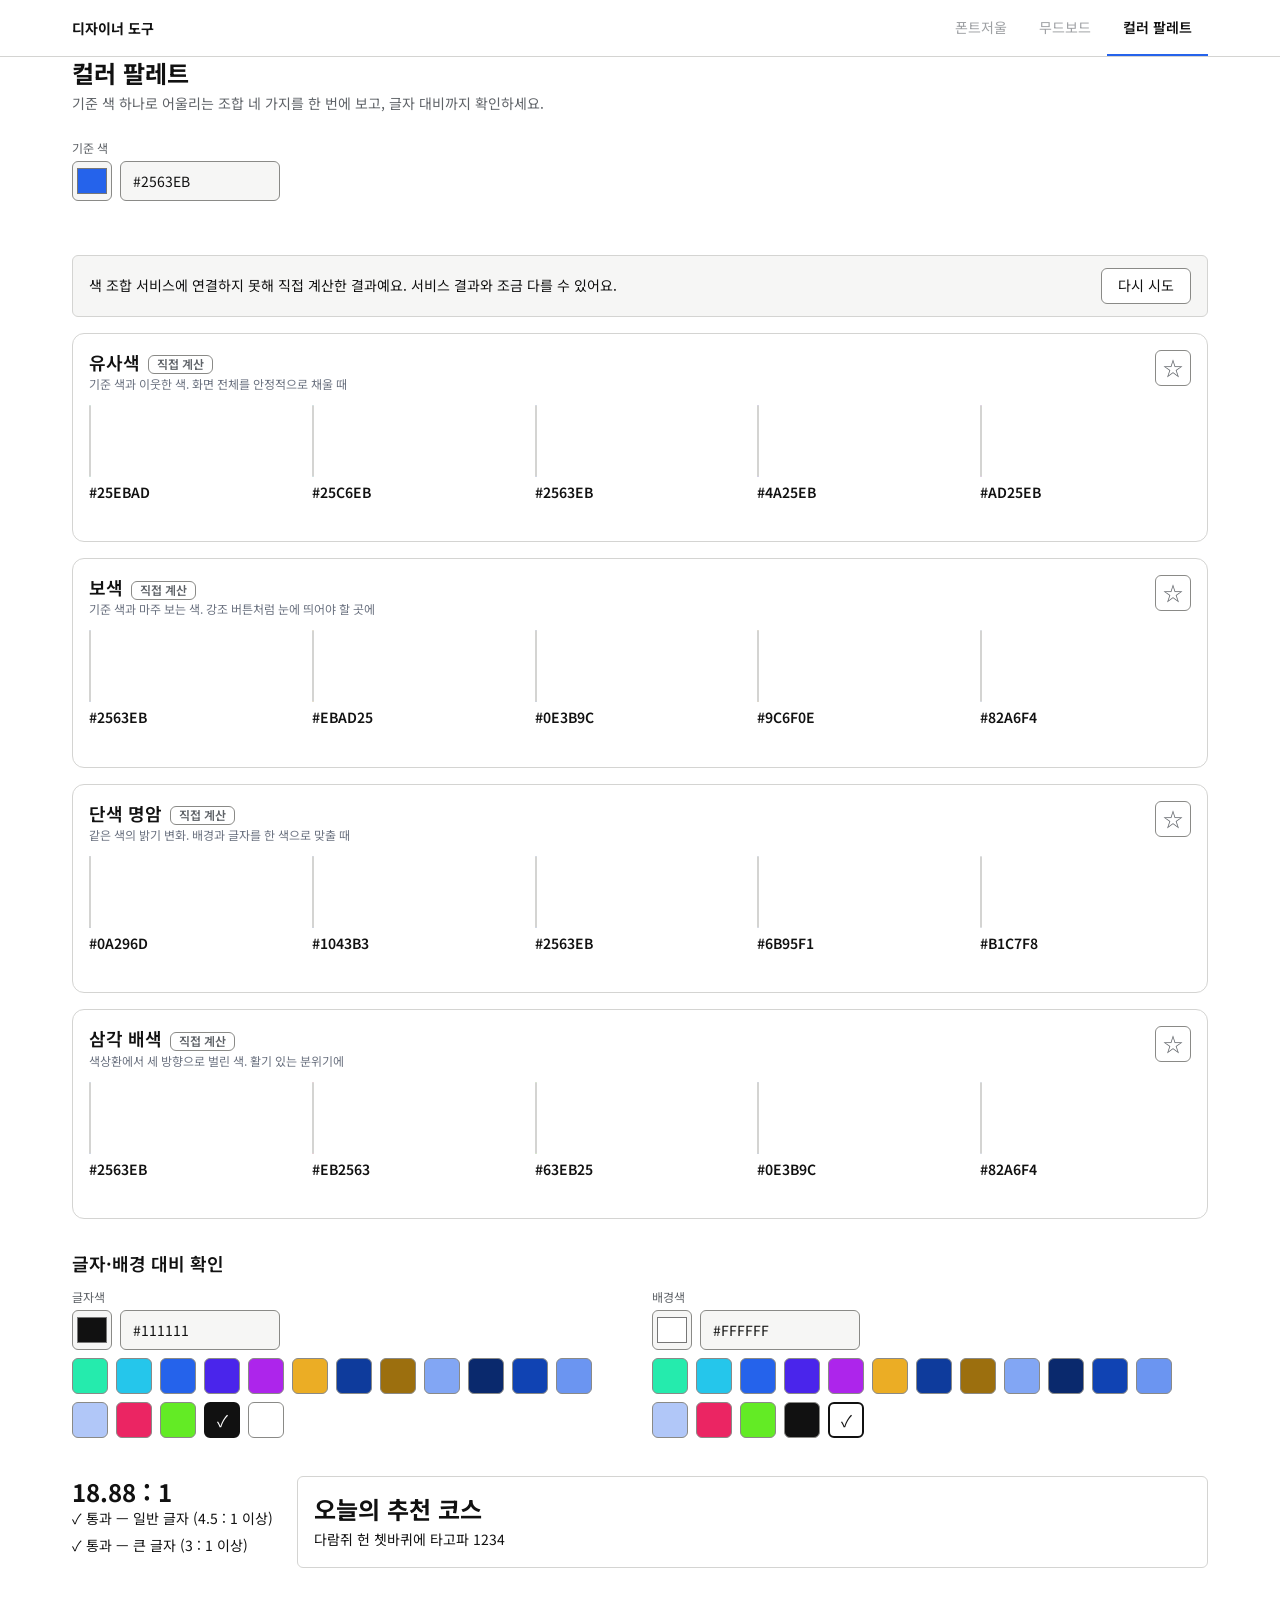
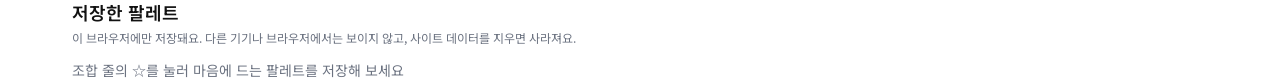
==== color-palette/index.html @ d6fea918 "컬러팔레트 1차 작업" ====
<!doctype html>
<html lang="ko">
<head>
<meta charset="utf-8">
<meta name="viewport" content="width=device-width, initial-scale=1">
<title>컬러 팔레트</title>
<link rel="preconnect" href="https://fonts.googleapis.com">
<link rel="preconnect" href="https://fonts.gstatic.com" crossorigin>
<link rel="stylesheet" href="https://fonts.googleapis.com/css2?family=Noto+Sans+KR:wght@400;600;700&display=swap">
<!-- 디자인 토큰은 app/tokens.css에서만 정의 -->
<link rel="stylesheet" href="../app/tokens.css">
<style>
  /* [가정] app/tokens.css에 글자 크기 토큰이 없어 임시로 둠 (다른 서비스와 같은 값). 공통 변경 브랜치에서 app/tokens.css로 옮길 것 */
  :root {
    --text-title-size: 24px;   --text-title-weight: 700;   --text-title-lh: 1.3;
    --text-heading-size: 18px; --text-heading-weight: 600; --text-heading-lh: 1.4;
    --text-body-size: 14px;    --text-body-weight: 400;    --text-body-lh: 1.6;
    --text-caption-size: 12px; --text-caption-weight: 400; --text-caption-lh: 1.5;
  }

  * { box-sizing: border-box; }
  body { margin: 0; background: var(--color-bg); color: var(--color-text); font-family: var(--font-ui); font-size: var(--text-body-size); line-height: var(--text-body-lh); }
  button, input { font: inherit; color: inherit; }
  :focus-visible { outline: 2px solid var(--color-accent); outline-offset: 2px; }

  .wrap { max-width: 1200px; margin: 0 auto; padding: 0 var(--space-6); }
  @media (max-width: 640px) { .wrap { padding: 0 var(--space-4); } }

  header { border-bottom: 1px solid var(--color-border); }
  header .wrap { display: flex; align-items: center; justify-content: space-between; gap: var(--space-4); height: 56px; }
  .brand { font-weight: 700; white-space: nowrap; }
  nav { display: flex; overflow-x: auto; }
  .tab { padding: var(--space-3) var(--space-4); border: 0; background: none; cursor: pointer; color: var(--color-text-sub); white-space: nowrap; border-bottom: 2px solid transparent; height: 56px; }
  .tab:hover { color: var(--color-text); }
  .tab[aria-selected="true"] { color: var(--color-text); font-weight: 600; border-bottom-color: var(--color-accent); }
  .tab[aria-disabled="true"] { cursor: not-allowed; opacity: .6; }

  main { padding: var(--space-5) 0 var(--space-6); }
  h1 { margin: 0; font-size: var(--text-title-size); font-weight: var(--text-title-weight); line-height: var(--text-title-lh); }
  h2 { margin: 0; font-size: var(--text-heading-size); font-weight: var(--text-heading-weight); line-height: var(--text-heading-lh); }
  .intro { margin: var(--space-1) 0 var(--space-5); color: var(--color-text-sub); }
  .caption { font-size: var(--text-caption-size); line-height: var(--text-caption-lh); color: var(--color-text-muted); margin: 0; }
  section + section { margin-top: var(--space-6); }
  label { display: block; margin-bottom: var(--space-1); color: var(--color-text-sub); font-size: var(--text-caption-size); line-height: var(--text-caption-lh); }

  .btn { height: 36px; padding: 0 var(--space-4); background: var(--color-bg); border: 1px solid var(--color-border-strong); border-radius: var(--radius-sm); cursor: pointer; white-space: nowrap; }
  .btn:hover:not(:disabled) { background: var(--color-surface); }
  .btn:active:not(:disabled) { background: var(--color-border); }
  .btn:disabled { opacity: .4; cursor: not-allowed; }
  .btn-icon { width: 36px; padding: 0; font-size: 20px; line-height: 1; color: var(--color-text-sub); }
  .btn-icon[aria-pressed="true"] { color: var(--color-accent); }
  .btn-text { border-color: transparent; background: none; color: var(--color-text-sub); }

  input[type="text"] { width: 100%; height: 40px; padding: 0 var(--space-3); background: var(--color-surface); border: 1px solid var(--color-border-strong); border-radius: var(--radius-sm); font-variant-numeric: tabular-nums; }
  input[type="text"]:focus { outline: none; border-color: var(--color-accent); }
  input[type="color"] { width: 40px; height: 40px; padding: 2px; border: 1px solid var(--color-border-strong); border-radius: var(--radius-sm); background: var(--color-surface); cursor: pointer; flex: none; }
  .colorfield { display: flex; gap: var(--space-2); align-items: center; }
  .colorfield input[type="text"] { width: 160px; }
  .err { margin: var(--space-1) 0 0; color: var(--color-danger); font-size: var(--text-caption-size); min-height: 1.5em; }

  /* 안내 띠 */
  .banner { display: flex; align-items: center; justify-content: space-between; gap: var(--space-3); flex-wrap: wrap; margin-bottom: var(--space-4); padding: var(--space-3) var(--space-4); background: var(--color-surface); border: 1px solid var(--color-border); border-radius: var(--radius-sm); }
  .banner[hidden] { display: none; }
  .banner p { margin: 0; }

  /* 조합 줄 */
  .scheme { border: 1px solid var(--color-border); border-radius: var(--radius-md); padding: var(--space-4); }
  .scheme + .scheme { margin-top: var(--space-4); }
  .scheme-head { display: flex; align-items: flex-start; justify-content: space-between; gap: var(--space-3); margin-bottom: var(--space-3); }
  .scheme-head .tag { display: inline-block; margin-left: var(--space-2); padding: 0 var(--space-2); border: 1px solid var(--color-border-strong); border-radius: var(--radius-sm); font-size: var(--text-caption-size); color: var(--color-text-sub); vertical-align: middle; }
  .chips { display: grid; grid-template-columns: repeat(5, minmax(0, 1fr)); gap: var(--space-3); }
  @media (max-width: 640px) { .chips { grid-template-columns: repeat(3, minmax(0, 1fr)); } }
  .chip { display: flex; flex-direction: column; gap: var(--space-1); min-width: 0; padding: 0; border: 0; background: none; cursor: pointer; text-align: left; }
  .chip .sw { display: block; height: 72px; border: 1px solid var(--color-border); border-radius: var(--radius-sm); }
  .chip .hex { font-weight: 600; font-variant-numeric: tabular-nums; }
  .chip .nm { font-size: var(--text-caption-size); line-height: var(--text-caption-lh); color: var(--color-text-muted); overflow: hidden; text-overflow: ellipsis; white-space: nowrap; min-height: 1.5em; }
  .chip:hover .hex { text-decoration: underline; }
  .skel { height: 72px; background: var(--color-surface); border-radius: var(--radius-sm); }
  .skel.s { height: 16px; margin-top: var(--space-2); }

  /* 대비 */
  .contrast { display: grid; grid-template-columns: 1fr 1fr; gap: var(--space-5); }
  @media (max-width: 760px) { .contrast { grid-template-columns: 1fr; } }
  .strip { display: flex; flex-wrap: wrap; gap: var(--space-2); margin-top: var(--space-2); }
  .pick { width: 36px; height: 36px; padding: 0; border: 1px solid var(--color-border-strong); border-radius: var(--radius-sm); cursor: pointer; position: relative; font-size: 16px; line-height: 1; }
  .pick[aria-pressed="true"] { border-width: 2px; border-color: var(--color-text); }
  .result { margin-top: var(--space-4); display: flex; gap: var(--space-5); align-items: stretch; flex-wrap: wrap; }
  .ratio { font-size: var(--text-title-size); font-weight: 700; line-height: 1.3; font-variant-numeric: tabular-nums; }
  .verdicts { display: flex; flex-direction: column; gap: var(--space-1); }
  .v-fail { color: var(--color-danger); font-weight: 600; }
  .preview { flex: 1; min-width: 220px; padding: var(--space-4); border: 1px solid var(--color-border); border-radius: var(--radius-sm); }
  .preview .big { font-size: 24px; font-weight: 700; line-height: 1.3; margin: 0 0 var(--space-1); }
  .preview .small { margin: 0; }

  /* 저장 목록 */
  .saved-list { list-style: none; margin: var(--space-3) 0 0; padding: 0; display: grid; grid-template-columns: repeat(auto-fill, minmax(260px, 1fr)); gap: var(--space-3); }
  .saved-item { border: 1px solid var(--color-border); border-radius: var(--radius-md); padding: var(--space-3); display: flex; flex-direction: column; gap: var(--space-2); }
  .mini { display: flex; height: 40px; border-radius: var(--radius-sm); overflow: hidden; border: 1px solid var(--color-border); padding: 0; background: none; cursor: pointer; width: 100%; }
  .mini span { flex: 1; }
  .saved-row { display: flex; gap: var(--space-2); align-items: center; }
  .saved-row input { height: 36px; min-width: 0; flex: 1; }
  .empty { margin: var(--space-3) 0 0; color: var(--color-text-muted); }

  .sr { position: absolute; width: 1px; height: 1px; overflow: hidden; clip: rect(0 0 0 0); white-space: nowrap; }
</style>
</head>
<body>
<header>
  <div class="wrap">
    <div class="brand">디자이너 도구</div>
    <nav role="tablist" aria-label="서비스">
      <button class="tab" role="tab" aria-selected="false" aria-disabled="true" title="아직 연결하지 않았어요">폰트저울</button>
      <button class="tab" role="tab" aria-selected="false" aria-disabled="true" title="아직 연결하지 않았어요">무드보드</button>
      <button class="tab" role="tab" aria-selected="true">컬러 팔레트</button>
    </nav>
  </div>
</header>

<main class="wrap">
  <h1>컬러 팔레트</h1>
  <p class="intro">기준 색 하나로 어울리는 조합 네 가지를 한 번에 보고, 글자 대비까지 확인하세요.</p>

  <section aria-label="기준 색">
    <label for="baseHex">기준 색</label>
    <div class="colorfield">
      <input type="color" id="basePick" aria-label="기준 색 고르기">
      <input type="text" id="baseHex" maxlength="7" autocomplete="off" spellcheck="false" aria-describedby="baseErr">
    </div>
    <p class="err" id="baseErr" role="alert"></p>
  </section>

  <section aria-label="색 조합">
    <div class="banner" id="banner" hidden>
      <p>색 조합 서비스에 연결하지 못해 직접 계산한 결과예요. 서비스 결과와 조금 다를 수 있어요.</p>
      <button class="btn" id="retryBtn">다시 시도</button>
    </div>
    <div id="schemes"></div>
  </section>

  <section aria-label="글자·배경 대비 확인">
    <h2>글자·배경 대비 확인</h2>
    <div class="contrast" style="margin-top:var(--space-3)">
      <div>
        <label for="fgHex">글자색</label>
        <div class="colorfield"><input type="color" id="fgPick" aria-label="글자색 고르기"><input type="text" id="fgHex" maxlength="7" autocomplete="off" spellcheck="false"></div>
        <div class="strip" id="fgStrip" role="group" aria-label="현재 색에서 글자색 고르기"></div>
      </div>
      <div>
        <label for="bgHex">배경색</label>
        <div class="colorfield"><input type="color" id="bgPick" aria-label="배경색 고르기"><input type="text" id="bgHex" maxlength="7" autocomplete="off" spellcheck="false"></div>
        <div class="strip" id="bgStrip" role="group" aria-label="현재 색에서 배경색 고르기"></div>
      </div>
    </div>
    <p class="err" id="contrastErr" role="alert"></p>
    <div class="result" aria-live="polite">
      <div>
        <div class="ratio" id="ratio"></div>
        <div class="verdicts">
          <div id="vNormal"></div>
          <div id="vLarge"></div>
        </div>
      </div>
      <div class="preview" id="preview">
        <p class="big">오늘의 추천 코스</p>
        <p class="small">다람쥐 헌 쳇바퀴에 타고파 1234</p>
      </div>
    </div>
  </section>

  <section aria-label="저장한 팔레트">
    <h2>저장한 팔레트</h2>
    <p class="caption" style="margin-top:var(--space-1)">이 브라우저에만 저장돼요. 다른 기기나 브라우저에서는 보이지 않고, 사이트 데이터를 지우면 사라져요.</p>
    <p class="err" id="saveErr" role="alert" hidden>저장이 되지 않고 있어요</p>
    <div id="saved"></div>
  </section>
</main>
<div class="sr" id="live" aria-live="polite"></div>

<script>
/* ---------- 설정 ---------- */
const API = 'https://www.thecolorapi.com/scheme';
const TIMEOUT_MS = 5000;  // [가정] 기획서 값
const COUNT = 5;
const MAX_SAVED = 20;     // [가정] 기획서 값
const MODES = [
  { id: 'analogic',   label: '유사색',   desc: '기준 색과 이웃한 색. 화면 전체를 안정적으로 채울 때' },
  { id: 'complement', label: '보색',     desc: '기준 색과 마주 보는 색. 강조 버튼처럼 눈에 띄어야 할 곳에' },
  { id: 'monochrome', label: '단색 명암', desc: '같은 색의 밝기 변화. 배경과 글자를 한 색으로 맞출 때' },
  { id: 'triad',      label: '삼각 배색', desc: '색상환에서 세 방향으로 벌린 색. 활기 있는 분위기에' },
];
const DEFAULT_BASE = '#2563EB'; // 디자인 가이드의 포인트색 (기획서 6-1)
const STORE = 'colorpalette.v1';

const $ = (id) => document.getElementById(id);
const HEX_RE = /^#?([0-9a-f]{3}|[0-9a-f]{6})$/i;

/* ---------- 색 계산 ---------- */
function normHex(s) {
  const m = HEX_RE.exec(String(s).trim()); if (!m) return null;
  let h = m[1]; if (h.length === 3) h = h.split('').map(c => c + c).join('');
  return '#' + h.toUpperCase();
}
function hexToRgb(h) { const n = parseInt(h.slice(1), 16); return [n >> 16 & 255, n >> 8 & 255, n & 255]; }
function rgbToHex(r, g, b) { return '#' + [r, g, b].map(v => Math.round(v).toString(16).padStart(2, '0')).join('').toUpperCase(); }
function hexToHsl(h) {
  let [r, g, b] = hexToRgb(h).map(v => v / 255);
  const mx = Math.max(r, g, b), mn = Math.min(r, g, b), d = mx - mn, l = (mx + mn) / 2;
  let hh = 0, s = 0;
  if (d) {
    s = d / (1 - Math.abs(2 * l - 1));
    hh = mx === r ? ((g - b) / d) % 6 : mx === g ? (b - r) / d + 2 : (r - g) / d + 4;
    hh *= 60; if (hh < 0) hh += 360;
  }
  return [hh, s * 100, l * 100];
}
function hslToHex(h, s, l) {
  h = ((h % 360) + 360) % 360; s = Math.min(100, Math.max(0, s)) / 100; l = Math.min(100, Math.max(0, l)) / 100;
  const c = (1 - Math.abs(2 * l - 1)) * s, x = c * (1 - Math.abs((h / 60) % 2 - 1)), m = l - c / 2;
  const [r, g, b] = h < 60 ? [c, x, 0] : h < 120 ? [x, c, 0] : h < 180 ? [0, c, x] : h < 240 ? [0, x, c] : h < 300 ? [x, 0, c] : [c, 0, x];
  return rgbToHex((r + m) * 255, (g + m) * 255, (b + m) * 255);
}
/* 대체 계산 [가정]: 구체적인 값은 기획서 열린 질문 4번에 해당. The Color API와 같은 계산이라고 확인한 것이 아님 */
function calcScheme(hex, mode) {
  const [h, s, l] = hexToHsl(hex);
  const rot = (d, ll = l) => hslToHex(h + d, s, ll);
  const dark = Math.max(10, l - 20), light = Math.min(92, l + 20);
  let list;
  if (mode === 'analogic') list = [rot(-60), rot(-30), hex, rot(30), rot(60)];
  else if (mode === 'complement') list = [hex, rot(180), rot(0, dark), rot(180, dark), rot(0, light)];
  else if (mode === 'triad') list = [hex, rot(120), rot(240), rot(0, dark), rot(0, light)];
  else list = [-30, -15, 0, 15, 30].map(d => d === 0 ? hex : rot(0, Math.min(95, Math.max(5, l + d))));
  return list.map(v => ({ hex: v, name: '' }));
}
function lum(hex) {
  const f = (v) => { v /= 255; return v <= 0.03928 ? v / 12.92 : Math.pow((v + 0.055) / 1.055, 2.4); };
  const [r, g, b] = hexToRgb(hex).map(f);
  return 0.2126 * r + 0.7152 * g + 0.0722 * b;
}
function contrast(a, b) { const x = lum(a), y = lum(b); return (Math.max(x, y) + 0.05) / (Math.min(x, y) + 0.05); }

/* ---------- 저장소 ---------- */
let storageOk = true;
function lsGet(k) { try { return localStorage.getItem(k); } catch { storageOk = false; return null; } }
function lsSet(k, v) { try { localStorage.setItem(k, v); } catch { storageOk = false; } }
let persisted = {};
try { persisted = JSON.parse(lsGet(STORE) || '{}') || {}; } catch { persisted = {}; }
let saved = Array.isArray(persisted.saved) ? persisted.saved.filter(p => p && normHex(p.base) && MODES.some(m => m.id === p.mode) && Array.isArray(p.colors) && p.colors.every(c => normHex(c.hex))).slice(0, MAX_SAVED) : [];
let base = normHex(persisted.base) || DEFAULT_BASE;
let fg = normHex(persisted.fg) || '#111111';
let bg = normHex(persisted.bg) || '#FFFFFF';
function persist() { lsSet(STORE, JSON.stringify({ base, fg, bg, saved })); $('saveErr').hidden = storageOk; }

/* ---------- 조합 불러오기 ---------- */
const cache = new Map();   // `${hex}|${mode}` -> { colors, source: 'api' | 'calc' }  (같은 기준 색은 재사용)
const loading = new Set();
let token = 0;

async function fetchApi(hex, mode) {
  const ctl = new AbortController();
  const timer = setTimeout(() => ctl.abort(), TIMEOUT_MS);
  try {
    const res = await fetch(`${API}?hex=${hex.slice(1)}&mode=${mode}&count=${COUNT}&format=json`, { signal: ctl.signal });
    if (!res.ok) throw new Error('http ' + res.status);
    const data = await res.json();
    const colors = (data.colors || []).map(c => ({ hex: normHex(c && c.hex && c.hex.value), name: (c && c.name && typeof c.name.value === 'string') ? c.name.value : '' })).filter(c => c.hex);
    if (!colors.length) throw new Error('empty');
    return colors;
  } finally { clearTimeout(timer); }
}
async function loadScheme(hex, mode, tok, force) {
  const key = hex + '|' + mode;
  if (!force && cache.has(key)) return;
  loading.add(key); drawSchemes();
  let entry;
  try { entry = { colors: await fetchApi(hex, mode), source: 'api' }; }
  catch { entry = { colors: calcScheme(hex, mode), source: 'calc' }; }
  loading.delete(key);
  cache.set(key, entry);
  if (tok === token) { drawSchemes(); drawStrips(); }
}
function loadAll(force) {
  const tok = token;
  MODES.forEach(m => loadScheme(base, m.id, tok, force));
}

/* ---------- 그리기: 조합 ---------- */
function isSaved(mode) { return saved.findIndex(p => p.base === base && p.mode === mode && sameColors(p, cache.get(base + '|' + mode))); }
function sameColors(p, entry) { return entry && p.colors.length === entry.colors.length && p.colors.every((c, i) => c.hex === entry.colors[i].hex); }

function drawSchemes() {
  const box = $('schemes'); box.replaceChildren();
  let anyCalc = false;
  for (const m of MODES) {
    const key = base + '|' + m.id, entry = cache.get(key), busy = loading.has(key) && !entry;
    if (entry && entry.source === 'calc') anyCalc = true;
    const sec = document.createElement('article'); sec.className = 'scheme';
    const head = document.createElement('div'); head.className = 'scheme-head';
    const t = document.createElement('div');
    const h = document.createElement('h2'); h.textContent = m.label;
    if (entry && entry.source === 'calc') { const tag = document.createElement('span'); tag.className = 'tag'; tag.textContent = '직접 계산'; h.appendChild(tag); }
    const d = document.createElement('p'); d.className = 'caption'; d.textContent = m.desc;
    t.append(h, d);
    const star = document.createElement('button'); star.className = 'btn btn-icon'; star.type = 'button';
    const idx = entry ? isSaved(m.id) : -1, on = idx >= 0;
    star.textContent = on ? '★' : '☆'; star.setAttribute('aria-pressed', on);
    star.setAttribute('aria-label', `${m.label} 팔레트 ${on ? '저장 해제' : '저장'}`);
    star.disabled = !entry || (!on && saved.length >= MAX_SAVED);
    if (!on && saved.length >= MAX_SAVED) star.title = `팔레트는 ${MAX_SAVED}개까지 저장할 수 있어요`;
    star.onclick = () => toggleSave(m, entry);
    head.append(t, star);
    sec.appendChild(head);
    const chips = document.createElement('div'); chips.className = 'chips';
    if (busy) {
      for (let i = 0; i < COUNT; i++) { const s = document.createElement('div'); s.setAttribute('aria-hidden', 'true'); s.innerHTML = '<div class="skel"></div><div class="skel s"></div>'; chips.appendChild(s); }
    } else if (entry) {
      entry.colors.forEach(c => chips.appendChild(chip(c)));
    }
    sec.appendChild(chips);
    box.appendChild(sec);
  }
  $('banner').hidden = !anyCalc;
}
function chip(c) {
  const b = document.createElement('button'); b.type = 'button'; b.className = 'chip';
  b.setAttribute('aria-label', `${c.hex}${c.name ? ' ' + c.name : ''} 복사`);
  const sw = document.createElement('span'); sw.className = 'sw'; sw.style.background = c.hex;
  const hex = document.createElement('span'); hex.className = 'hex'; hex.textContent = c.hex;
  const nm = document.createElement('span'); nm.className = 'nm'; nm.textContent = c.name; if (c.name) nm.title = c.name;
  b.append(sw, hex, nm);
  b.onclick = () => copy(c.hex, hex);
  return b;
}
let copyTimers = new WeakMap();
async function copy(text, label) {
  let ok = false;
  try { await navigator.clipboard.writeText(text); ok = true; }
  catch {
    try { const ta = document.createElement('textarea'); ta.value = text; ta.style.cssText = 'position:fixed;opacity:0'; document.body.appendChild(ta); ta.select(); ok = document.execCommand('copy'); ta.remove(); } catch {}
  }
  clearTimeout(copyTimers.get(label));
  label.textContent = ok ? '복사됨' : '복사하지 못했어요';
  $('live').textContent = ok ? `${text} 복사됨` : '복사하지 못했어요';
  copyTimers.set(label, setTimeout(() => { label.textContent = text; }, 1500));
}

/* ---------- 저장 ---------- */
function toggleSave(m, entry) {
  if (!entry) return;
  const idx = isSaved(m.id);
  if (idx >= 0) saved.splice(idx, 1);
  else if (saved.length < MAX_SAVED) saved.unshift({ id: Date.now() + Math.random(), name: `${base} ${m.label}`, base, mode: m.id, source: entry.source, colors: entry.colors });
  persist(); drawSchemes(); drawSaved();
}
function drawSaved() {
  const box = $('saved'); box.replaceChildren();
  if (!saved.length) { const p = document.createElement('p'); p.className = 'empty'; p.textContent = '조합 줄의 ☆를 눌러 마음에 드는 팔레트를 저장해 보세요'; box.appendChild(p); return; }
  const ul = document.createElement('ul'); ul.className = 'saved-list';
  for (const p of saved) {
    const li = document.createElement('li'); li.className = 'saved-item';
    const mini = document.createElement('button'); mini.type = 'button'; mini.className = 'mini';
    mini.setAttribute('aria-label', `${p.name} 불러오기`); mini.title = '눌러서 불러오기';
    p.colors.forEach(c => { const s = document.createElement('span'); s.style.background = c.hex; mini.appendChild(s); });
    mini.onclick = () => loadSaved(p);
    const row = document.createElement('div'); row.className = 'saved-row';
    const inp = document.createElement('input'); inp.type = 'text'; inp.value = p.name; inp.maxLength = 40; inp.setAttribute('aria-label', '팔레트 이름');
    inp.onchange = () => { p.name = inp.value.trim() || `${p.base} ${MODES.find(m => m.id === p.mode).label}`; inp.value = p.name; persist(); };
    const del = document.createElement('button'); del.type = 'button'; del.className = 'btn btn-text'; del.textContent = '삭제';
    del.setAttribute('aria-label', `${p.name} 삭제`);
    del.onclick = () => { saved = saved.filter(x => x !== p); persist(); drawSaved(); drawSchemes(); };
    row.append(inp, del);
    const meta = document.createElement('p'); meta.className = 'caption';
    meta.textContent = `${MODES.find(m => m.id === p.mode).label} · 기준 ${p.base}${p.source === 'calc' ? ' · 직접 계산' : ''}`;
    li.append(mini, row, meta);
    ul.appendChild(li);
  }
  box.appendChild(ul);
}
function loadSaved(p) {
  // 저장한 색 목록을 그대로 복원 (외부 서비스를 다시 부르지 않음)
  cache.set(p.base + '|' + p.mode, { colors: p.colors, source: p.source === 'calc' ? 'calc' : 'api' });
  setBase(p.base);
}

/* ---------- 기준 색 ---------- */
function setBase(hex) {
  base = hex; token++;
  $('basePick').value = hex.toLowerCase(); $('baseHex').value = hex; $('baseErr').textContent = '';
  persist(); drawSchemes(); drawStrips(); loadAll(false);
}
let hexTimer;
$('baseHex').addEventListener('input', () => {
  clearTimeout(hexTimer);
  const v = $('baseHex').value.trim();
  if (/^#?[0-9a-f]{6}$/i.test(v)) hexTimer = setTimeout(applyBaseText, 400);
});
$('baseHex').addEventListener('change', applyBaseText);
$('baseHex').addEventListener('keydown', (e) => { if (e.key === 'Enter') applyBaseText(); });
function applyBaseText() {
  clearTimeout(hexTimer);
  const n = normHex($('baseHex').value);
  if (!n) { $('baseErr').textContent = '올바른 색 코드가 아니에요'; $('baseHex').value = base; return; }
  if (n !== base) setBase(n); else { $('baseHex').value = n; $('baseErr').textContent = ''; }
}
// 피커를 끄는 동안(input)은 호출하지 않고, 선택을 마쳤을 때(change)만 새 조합을 불러옴
$('basePick').addEventListener('input', () => { $('baseHex').value = $('basePick').value.toUpperCase(); });
$('basePick').addEventListener('change', () => { const n = normHex($('basePick').value); if (n && n !== base) setBase(n); });
$('retryBtn').onclick = () => {
  token++; const tok = token;
  MODES.forEach(m => { const e = cache.get(base + '|' + m.id); if (e && e.source === 'calc') loadScheme(base, m.id, tok, true); });
};

/* ---------- 대비 확인 ---------- */
function drawStrips() {
  const uniq = [];
  for (const m of MODES) { const e = cache.get(base + '|' + m.id); if (e) e.colors.forEach(c => { if (!uniq.includes(c.hex)) uniq.push(c.hex); }); }
  for (const x of ['#111111', '#FFFFFF']) if (!uniq.includes(x)) uniq.push(x);
  for (const [id, cur, setter] of [['fgStrip', fg, v => { fg = v; }], ['bgStrip', bg, v => { bg = v; }]]) {
    const el = $(id); el.replaceChildren();
    uniq.forEach(hex => {
      const b = document.createElement('button'); b.type = 'button'; b.className = 'pick'; b.style.background = hex;
      const sel = hex === cur; b.setAttribute('aria-pressed', sel); b.setAttribute('aria-label', hex);
      b.title = hex;
      if (sel) { b.textContent = '✓'; b.style.color = getComputedStyle(document.documentElement).getPropertyValue(lum(hex) > 0.4 ? '--color-text' : '--color-bg'); }
      b.onclick = () => { setter(hex); persist(); drawStrips(); drawContrast(); };
      el.appendChild(b);
    });
  }
}
function drawContrast() {
  $('fgHex').value = fg; $('bgHex').value = bg; $('fgPick').value = fg.toLowerCase(); $('bgPick').value = bg.toLowerCase();
  const r = contrast(fg, bg);
  $('ratio').textContent = `${(Math.floor(r * 100) / 100).toFixed(2)} : 1`;
  const v = (el, label, min) => { const ok = r >= min; el.textContent = `${ok ? '✓ 통과' : '✕ 미달'} — ${label} (${min} : 1 이상)`; el.className = ok ? '' : 'v-fail'; };
  v($('vNormal'), '일반 글자', 4.5); v($('vLarge'), '큰 글자', 3);
  const p = $('preview'); p.style.background = bg; p.style.color = fg;
}
function bindContrast(textId, pickId, setter) {
  const apply = () => {
    const n = normHex($(textId).value);
    if (!n) { $('contrastErr').textContent = '올바른 색 코드가 아니에요'; drawContrast(); return; }
    $('contrastErr').textContent = ''; setter(n); persist(); drawStrips(); drawContrast();
  };
  $(textId).addEventListener('change', apply);
  $(textId).addEventListener('keydown', (e) => { if (e.key === 'Enter') apply(); });
  $(pickId).addEventListener('input', () => { const n = normHex($(pickId).value); if (n) { setter(n); drawStrips(); drawContrast(); } });
  $(pickId).addEventListener('change', persist);
}
bindContrast('fgHex', 'fgPick', v => { fg = v; });
bindContrast('bgHex', 'bgPick', v => { bg = v; });

/* 시작 */
document.querySelectorAll('.tab[aria-disabled="true"]').forEach(t => t.onclick = (e) => e.preventDefault());
$('basePick').value = base.toLowerCase(); $('baseHex').value = base;
drawContrast(); drawSaved(); drawSchemes(); drawStrips(); loadAll(false);
$('saveErr').hidden = storageOk;
</script>
</body>
</html>
---- app/tokens.css ----
:root {
  --color-bg: #FFFFFF;
  --color-surface: #F6F6F5;
  --color-text: #111111;
  --color-text-sub: #5F6368;
  --color-text-muted: #6B7280;
  --color-border: #D4D4D2;
  --color-border-strong: #8A8A87;
  --color-accent: #2563EB;
  --color-on-accent: #FFFFFF;
  --color-danger: #C62828;

  --font-ui: "Noto Sans KR", system-ui, sans-serif;

  --space-1: 4px;  --space-2: 8px;  --space-3: 12px;
  --space-4: 16px; --space-5: 24px; --space-6: 32px;

  --radius-sm: 6px;
  --radius-md: 12px;
}
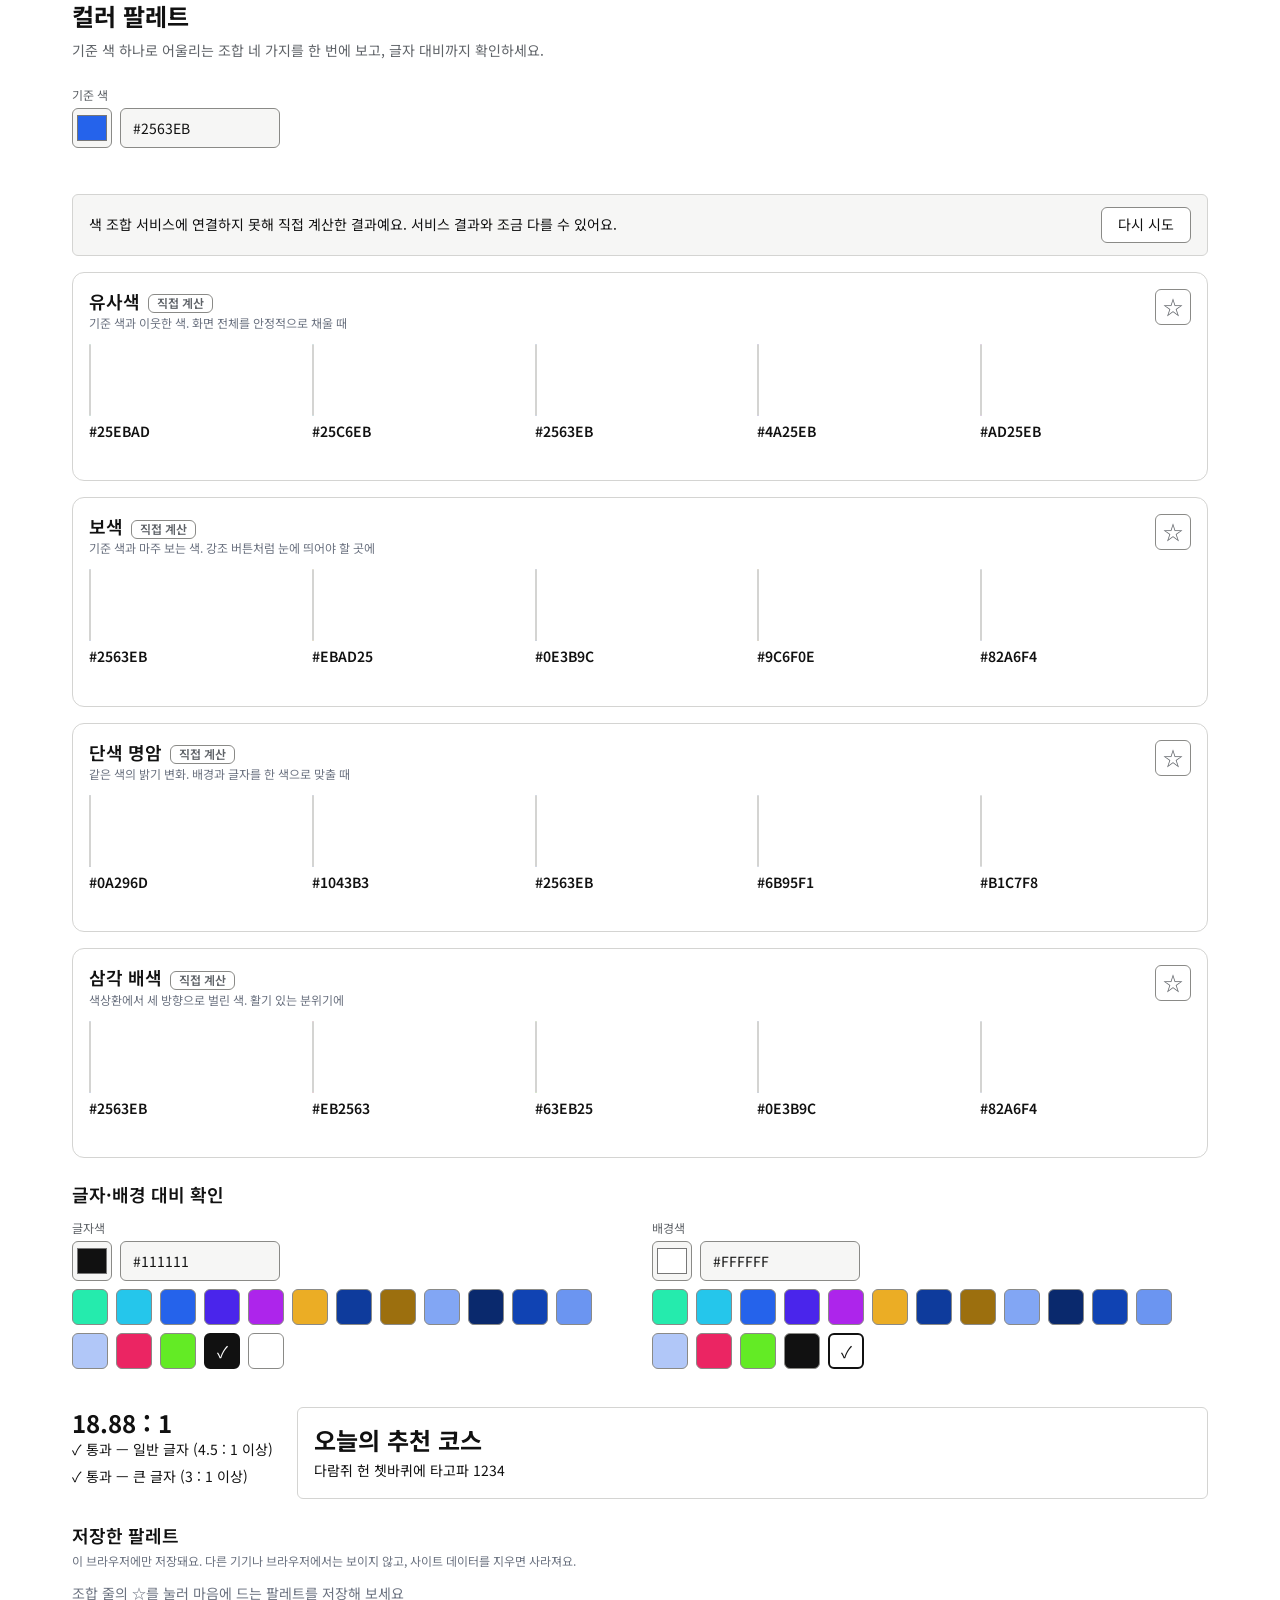
==== commit d1e2ce02: "2차 작업" ====
--- a/color-palette/index.html
+++ b/color-palette/index.html
@@ -9,38 +9,11 @@
 <link rel="stylesheet" href="https://fonts.googleapis.com/css2?family=Noto+Sans+KR:wght@400;600;700&display=swap">
 <!-- 디자인 토큰은 app/tokens.css에서만 정의 -->
 <link rel="stylesheet" href="../app/tokens.css">
+<!-- 헤더·탭·제목 영역 공통 스타일 -->
+<link rel="stylesheet" href="../app/shell.css">
 <style>
-  /* [가정] app/tokens.css에 글자 크기 토큰이 없어 임시로 둠 (다른 서비스와 같은 값). 공통 변경 브랜치에서 app/tokens.css로 옮길 것 */
-  :root {
-    --text-title-size: 24px;   --text-title-weight: 700;   --text-title-lh: 1.3;
-    --text-heading-size: 18px; --text-heading-weight: 600; --text-heading-lh: 1.4;
-    --text-body-size: 14px;    --text-body-weight: 400;    --text-body-lh: 1.6;
-    --text-caption-size: 12px; --text-caption-weight: 400; --text-caption-lh: 1.5;
-  }
-
-  * { box-sizing: border-box; }
-  body { margin: 0; background: var(--color-bg); color: var(--color-text); font-family: var(--font-ui); font-size: var(--text-body-size); line-height: var(--text-body-lh); }
-  button, input { font: inherit; color: inherit; }
-  :focus-visible { outline: 2px solid var(--color-accent); outline-offset: 2px; }
-
-  .wrap { max-width: 1200px; margin: 0 auto; padding: 0 var(--space-6); }
-  @media (max-width: 640px) { .wrap { padding: 0 var(--space-4); } }
-
-  header { border-bottom: 1px solid var(--color-border); }
-  header .wrap { display: flex; align-items: center; justify-content: space-between; gap: var(--space-4); height: 56px; }
-  .brand { font-weight: 700; white-space: nowrap; }
-  nav { display: flex; overflow-x: auto; }
-  .tab { padding: var(--space-3) var(--space-4); border: 0; background: none; cursor: pointer; color: var(--color-text-sub); white-space: nowrap; border-bottom: 2px solid transparent; height: 56px; }
-  .tab:hover { color: var(--color-text); }
-  .tab[aria-selected="true"] { color: var(--color-text); font-weight: 600; border-bottom-color: var(--color-accent); }
-  .tab[aria-disabled="true"] { cursor: not-allowed; opacity: .6; }
-
-  main { padding: var(--space-5) 0 var(--space-6); }
-  h1 { margin: 0; font-size: var(--text-title-size); font-weight: var(--text-title-weight); line-height: var(--text-title-lh); }
   h2 { margin: 0; font-size: var(--text-heading-size); font-weight: var(--text-heading-weight); line-height: var(--text-heading-lh); }
-  .intro { margin: var(--space-1) 0 var(--space-5); color: var(--color-text-sub); }
   .caption { font-size: var(--text-caption-size); line-height: var(--text-caption-lh); color: var(--color-text-muted); margin: 0; }
-  section + section { margin-top: var(--space-6); }
   label { display: block; margin-bottom: var(--space-1); color: var(--color-text-sub); font-size: var(--text-caption-size); line-height: var(--text-caption-lh); }
 
   .btn { height: 36px; padding: 0 var(--space-4); background: var(--color-bg); border: 1px solid var(--color-border-strong); border-radius: var(--radius-sm); cursor: pointer; white-space: nowrap; }
@@ -105,17 +78,6 @@
 </style>
 </head>
 <body>
-<header>
-  <div class="wrap">
-    <div class="brand">디자이너 도구</div>
-    <nav role="tablist" aria-label="서비스">
-      <button class="tab" role="tab" aria-selected="false" aria-disabled="true" title="아직 연결하지 않았어요">폰트저울</button>
-      <button class="tab" role="tab" aria-selected="false" aria-disabled="true" title="아직 연결하지 않았어요">무드보드</button>
-      <button class="tab" role="tab" aria-selected="true">컬러 팔레트</button>
-    </nav>
-  </div>
-</header>
-
 <main class="wrap">
   <h1>컬러 팔레트</h1>
   <p class="intro">기준 색 하나로 어울리는 조합 네 가지를 한 번에 보고, 글자 대비까지 확인하세요.</p>
@@ -449,7 +411,6 @@
 bindContrast('bgHex', 'bgPick', v => { bg = v; });
 
 /* 시작 */
-document.querySelectorAll('.tab[aria-disabled="true"]').forEach(t => t.onclick = (e) => e.preventDefault());
 $('basePick').value = base.toLowerCase(); $('baseHex').value = base;
 drawContrast(); drawSaved(); drawSchemes(); drawStrips(); loadAll(false);
 $('saveErr').hidden = storageOk;
--- a/app/tokens.css
+++ b/app/tokens.css
@@ -17,4 +17,12 @@
 
   --radius-sm: 6px;
   --radius-md: 12px;
+
+  --text-title-size: 24px;   --text-title-weight: 700;   --text-title-lh: 1.3;
+  --text-heading-size: 18px; --text-heading-weight: 600; --text-heading-lh: 1.4;
+  --text-body-size: 14px;    --text-body-weight: 400;    --text-body-lh: 1.6;
+  --text-caption-size: 12px; --text-caption-weight: 400; --text-caption-lh: 1.5;
+
+  /* [가정] 문서 2장의 헤더 높이 64px를 토큰으로 둠 */
+  --header-height: 64px;
 }
--- a/app/shell.css
+++ b/app/shell.css
@@ -0,0 +1,39 @@
+/* 탭 틀(헤더 + 탭 + 서비스 제목 영역). 디자인 값은 app/tokens.css의 토큰으로만 쓴다. */
+
+* { box-sizing: border-box; }
+body {
+  margin: 0; background: var(--color-bg); color: var(--color-text);
+  font-family: var(--font-ui); font-size: var(--text-body-size);
+  line-height: var(--text-body-lh);
+}
+button, input, select { font: inherit; color: inherit; }
+:focus-visible { outline: 2px solid var(--color-accent); outline-offset: 2px; }
+
+.wrap { max-width: 1200px; margin: 0 auto; padding: 0 var(--space-6); }
+@media (max-width: 640px) { .wrap { padding: 0 var(--space-4); } }
+
+/* 헤더 + 탭 */
+header { border-bottom: 1px solid var(--color-border); }
+header .wrap {
+  display: flex; align-items: center; justify-content: space-between;
+  gap: var(--space-4); height: var(--header-height);
+}
+.brand { font-weight: 700; white-space: nowrap; }
+nav { display: flex; overflow-x: auto; }
+.tab {
+  padding: var(--space-3) var(--space-4); border: 0; background: none; cursor: pointer;
+  color: var(--color-text-sub); white-space: nowrap; border-bottom: 2px solid transparent;
+  height: var(--header-height);
+}
+.tab:hover { color: var(--color-text); }
+.tab[aria-selected="true"] { color: var(--color-text); font-weight: 600; border-bottom-color: var(--color-accent); }
+.tab[aria-disabled="true"] { cursor: not-allowed; opacity: .6; }
+
+/* 세로 간격: 헤더 → 제목 / 제목 → 소개 / 소개 → 첫 콘텐츠 / 콘텐츠 사이 */
+main { padding: var(--space-6) 0; }
+h1 {
+  margin: 0; font-size: var(--text-title-size);
+  font-weight: var(--text-title-weight); line-height: var(--text-title-lh);
+}
+.intro { margin: var(--space-2) 0 var(--space-5); color: var(--color-text-sub); }
+main > section + section { margin-top: var(--space-5); }
